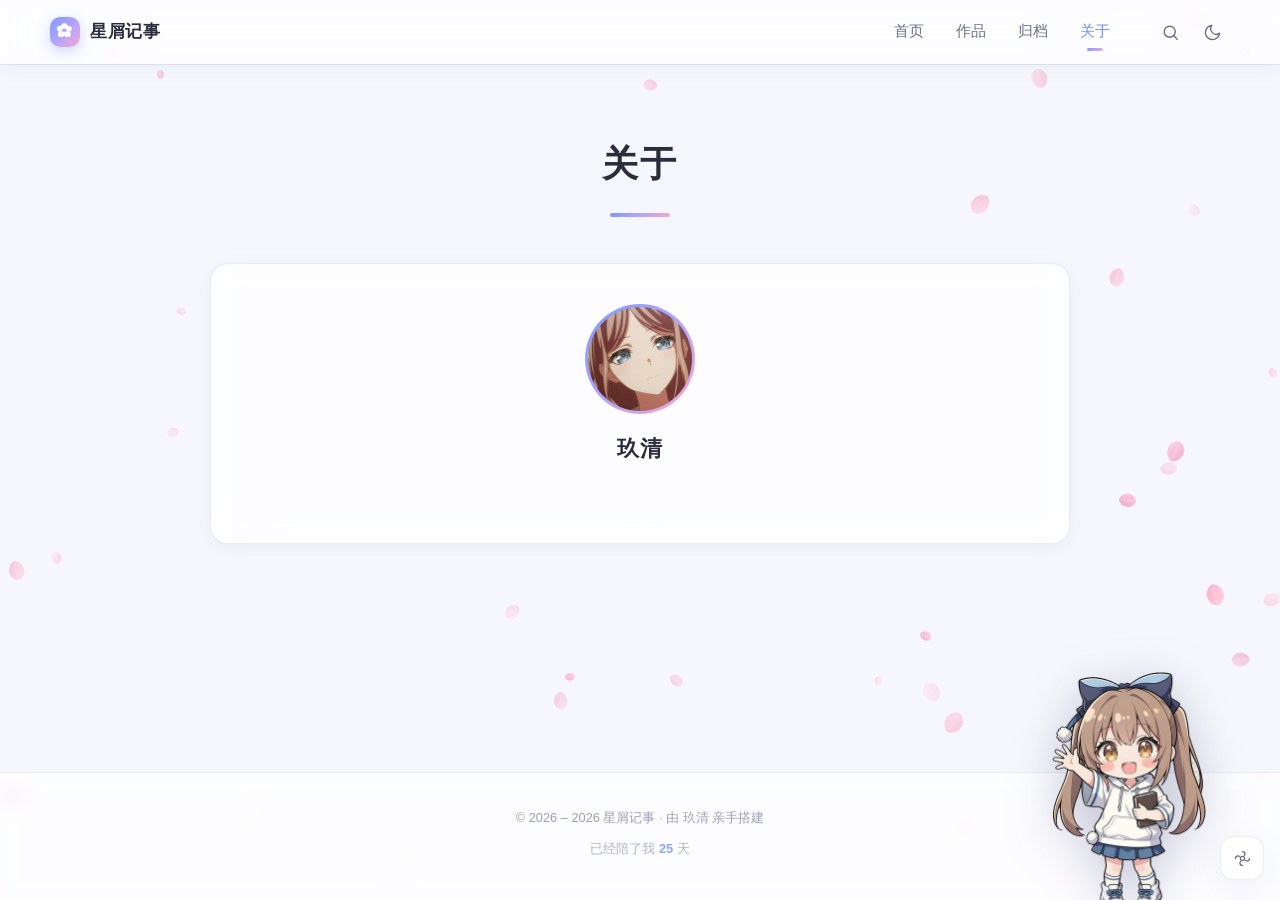
==== about.html @ fd6881af "blog: static site" ====
<!DOCTYPE html>
<html lang="zh-CN" data-theme="light">
<head>
<meta charset="UTF-8">
<meta name="viewport" content="width=device-width, initial-scale=1, viewport-fit=cover">
<meta name="theme-color" content="#f5f7fc">
<title>关于 · 星屑记事</title>
<link rel="icon" href="data:image/svg+xml,%3Csvg xmlns='http://www.w3.org/2000/svg' viewBox='0 0 32 32'%3E%3Ccircle cx='16' cy='16' r='13' fill='%237b9bff'/%3E%3Ccircle cx='16' cy='16' r='5' fill='%23f7a8c4'/%3E%3C/svg%3E">
<link rel="stylesheet" href="assets/css/style.css">
</head>
<body data-page="about">

<canvas id="sakura"></canvas>
<header class="nav" id="nav"></header>

<div class="page-head">
  <h1>关于</h1>
  <p></p>
  <div class="deco"></div>
</div>

<main class="wrap" style="max-width:860px;padding-top:0">
  <div class="about-card">
    <div class="about-hero">
      <img src="assets/img/avatar-jiuqing.jpg" alt="头像">
      <h2>玖清</h2>
    </div>
  </div>
</main>

<footer class="footer" id="footer"></footer>

<div class="kanban" id="kanban">
  <div class="bubble" id="bubble"></div>
  <img src="assets/img/kanban.webp" alt="看板娘">
</div>

<div class="dock">
  <button class="dock-btn" id="kanbanBtn" aria-label="看板娘">
    <svg viewBox="0 0 24 24" fill="none" stroke="currentColor" stroke-width="1.6" stroke-linecap="round" stroke-linejoin="round">
      <circle cx="12" cy="12" r="2.6"/>
      <path d="M12 3.2c1.9 0 3.2 1.5 3.2 3.2 0 .8-.3 1.5-.8 2M12 20.8c-1.9 0-3.2-1.5-3.2-3.2 0-.8.3-1.5.8-2M3.2 12c0-1.9 1.5-3.2 3.2-3.2.8 0 1.5.3 2 .8M20.8 12c0 1.9-1.5 3.2-3.2 3.2-.8 0-1.5-.3-2-.8"/>
    </svg>
  </button>
  <button class="dock-btn" id="toTop" aria-label="回到顶部">
    <svg viewBox="0 0 24 24" fill="none" stroke="currentColor" stroke-width="1.8" stroke-linecap="round" stroke-linejoin="round"><path d="m6 14 6-6 6 6"/></svg>
  </button>
</div>

<div class="search-mask" id="searchMask">
  <div class="search-box">
    <input class="search-input" id="searchInput" type="text" placeholder="搜索文章…　Ctrl + K" autocomplete="off">
    <div class="search-results" id="searchResults"></div>
  </div>
</div>

<script src="assets/js/data.js"></script>
<script src="assets/js/app.js"></script>
<script src="assets/js/sakura.js"></script>
<script>
  document.getElementById('kanbanBtn').addEventListener('click', function () {
    document.getElementById('kanban').classList.toggle('hide');
  });
</script>
</body>
</html>
---- assets/css/style.css ----
/* ==========================================================
   星屑记事 · 主题样式
   配色：蓝紫 + 樱花粉，浅色毛玻璃卡片风格
   ========================================================== */

:root {
  --bg: #f5f7fc;
  --bg-grad: radial-gradient(1200px 600px at 10% -10%, #e8edff 0%, transparent 60%),
             radial-gradient(1000px 500px at 90% 0%, #fdeaf3 0%, transparent 55%),
             #f5f7fc;
  --card: rgba(255, 255, 255, 0.76);
  --card-solid: #ffffff;
  --line: rgba(120, 130, 180, 0.14);
  --text: #2b2d3c;
  --text-2: #6b6f85;
  --text-3: #9aa0b5;
  --brand: #6e8ef7;
  --brand-soft: #eaefff;
  --pink: #f2a0c0;
  --pink-soft: #fdeef4;
  --grad: linear-gradient(135deg, #7b9bff 0%, #b9a4ff 55%, #f5a8c8 100%);
  --shadow-sm: 0 4px 16px rgba(108, 120, 180, 0.08);
  --shadow: 0 10px 32px rgba(108, 120, 180, 0.11);
  --shadow-lg: 0 20px 50px rgba(108, 120, 180, 0.20);
  --radius: 18px;
  --radius-sm: 12px;
  --nav-h: 64px;
  --serif: "Iowan Old Style", "Songti SC", "Noto Serif SC", Georgia, serif;
  --sans: -apple-system, BlinkMacSystemFont, "Segoe UI", "PingFang SC",
    "Hiragino Sans GB", "Microsoft YaHei", "Source Han Sans SC", sans-serif;
  --mono: "JetBrains Mono", "SFMono-Regular", Consolas, "Liberation Mono", monospace;
}

[data-theme="dark"] {
  --bg: #14161f;
  --bg-grad: radial-gradient(1200px 600px at 10% -10%, #1e2440 0%, transparent 60%),
             radial-gradient(1000px 500px at 90% 0%, #2a1d2c 0%, transparent 55%),
             #14161f;
  --card: rgba(32, 35, 48, 0.72);
  --card-solid: #1c1f2b;
  --line: rgba(160, 170, 210, 0.14);
  --text: #e8eaf2;
  --text-2: #a6abc2;
  --text-3: #767b91;
  --brand: #8aa4ff;
  --brand-soft: #232a44;
  --pink: #f4a8c6;
  --pink-soft: #33222c;
  --shadow-sm: 0 4px 16px rgba(0, 0, 0, 0.28);
  --shadow: 0 10px 32px rgba(0, 0, 0, 0.34);
  --shadow-lg: 0 20px 50px rgba(0, 0, 0, 0.45);
}

* { box-sizing: border-box; }

html { scroll-behavior: smooth; }

body {
  margin: 0;
  min-height: 100vh;
  display: flex;
  flex-direction: column;
  font-family: var(--sans);
  background: var(--bg);
  background-image: var(--bg-grad);
  background-attachment: fixed;
  color: var(--text);
  font-size: 15px;
  line-height: 1.75;
  -webkit-font-smoothing: antialiased;
  overflow-x: hidden;
  transition: background-color 0.4s ease, color 0.4s ease;
}

a { color: inherit; text-decoration: none; }
img { max-width: 100%; display: block; }
button { font-family: inherit; cursor: pointer; border: none; background: none; color: inherit; }

::selection { background: rgba(242, 160, 192, 0.35); color: var(--text); }

/* 滚动条 */
::-webkit-scrollbar { width: 9px; height: 9px; }
::-webkit-scrollbar-track { background: transparent; }
::-webkit-scrollbar-thumb {
  background: linear-gradient(180deg, #b9c6f2, #e6c3d6);
  border-radius: 99px;
  border: 2px solid transparent;
  background-clip: content-box;
}

/* ============ 樱花画布 ============ */
#sakura {
  position: fixed;
  inset: 0;
  width: 100%;
  height: 100%;
  pointer-events: none;
  z-index: 1;
}

/* ============ 顶部导航 ============ */
.nav {
  position: fixed;
  top: 0; left: 0; right: 0;
  height: var(--nav-h);
  z-index: 100;
  display: flex;
  align-items: center;
  transition: background-color 0.35s ease, box-shadow 0.35s ease, backdrop-filter 0.35s;
}
.nav.solid {
  background: var(--card);
  backdrop-filter: saturate(180%) blur(18px);
  -webkit-backdrop-filter: saturate(180%) blur(18px);
  box-shadow: 0 1px 0 var(--line), var(--shadow-sm);
}
.nav-inner {
  width: min(1180px, calc(100% - 48px));
  margin: 0 auto;
  display: flex;
  align-items: center;
  gap: 28px;
}
.brand {
  display: flex;
  align-items: center;
  gap: 10px;
  font-weight: 600;
  font-size: 17px;
  letter-spacing: 0.5px;
  white-space: nowrap;
}
.brand-mark {
  width: 30px; height: 30px;
  border-radius: 10px;
  background: var(--grad);
  display: grid;
  place-items: center;
  color: #fff;
  font-size: 15px;
  box-shadow: 0 4px 14px rgba(123, 155, 255, 0.4);
}
.nav-links {
  display: flex;
  align-items: center;
  gap: 4px;
  margin-left: auto;
}
.nav-links a {
  position: relative;
  padding: 7px 14px;
  border-radius: 10px;
  font-size: 14.5px;
  color: var(--text-2);
  transition: color 0.2s, background-color 0.2s;
}
.nav-links a:hover { color: var(--brand); background: var(--brand-soft); }
.nav-links a.active { color: var(--brand); }
.nav-links a.active::after {
  content: "";
  position: absolute;
  left: 50%; bottom: 1px;
  width: 16px; height: 3px;
  transform: translateX(-50%);
  border-radius: 99px;
  background: var(--grad);
}
/* 透明状态下压在头图上，文字转白 */
.nav:not(.solid) .brand,
.nav:not(.solid) .nav-links a,
.nav:not(.solid) .icon-btn {
  color: #fff;
  text-shadow: 0 1px 12px rgba(20, 24, 46, 0.55);
}
.nav:not(.solid) .brand-mark {
  box-shadow: 0 4px 16px rgba(20, 24, 46, 0.3);
}
.nav:not(.solid) .nav-links a:hover,
.nav:not(.solid) .icon-btn:hover {
  color: #fff;
  background: rgba(255, 255, 255, 0.18);
}
.nav:not(.solid) .nav-links a.active::after { background: #fff; }

.nav-tools { display: flex; align-items: center; gap: 6px; }
.icon-btn {
  width: 36px; height: 36px;
  border-radius: 11px;
  display: grid;
  place-items: center;
  color: var(--text-2);
  transition: background-color 0.2s, color 0.2s, transform 0.2s;
}
.icon-btn:hover { background: var(--brand-soft); color: var(--brand); transform: translateY(-1px); }
.icon-btn svg { width: 19px; height: 19px; }

/* ============ Hero ============ */
.hero {
  position: relative;
  min-height: 640px;
  height: 88vh;
  max-height: 880px;
  display: grid;
  place-items: center;
  text-align: center;
  overflow: hidden;
  isolation: isolate;
}
.hero-bg-wrap {
  position: absolute;
  inset: 0;
  transform: scale(1.06);
  animation: heroDrift 26s ease-in-out infinite alternate;
}
.hero-bg {
  position: absolute;
  inset: 0;
  background-size: cover;
  background-position: center 42%;
  opacity: 0;
  transition: opacity 0.7s ease;
}
.hero-bg.show { opacity: 1; }
@keyframes heroDrift {
  from { transform: scale(1.06) translate3d(0, 0, 0); }
  to { transform: scale(1.13) translate3d(-1.5%, -1.5%, 0); }
}
.hero::after {
  content: "";
  position: absolute;
  inset: 0;
  background:
    linear-gradient(180deg, rgba(20, 24, 46, 0.36) 0%, rgba(20, 24, 46, 0.12) 35%, rgba(20, 24, 46, 0.42) 78%, var(--bg) 100%),
    radial-gradient(60% 50% at 50% 45%, rgba(255, 255, 255, 0.10), transparent 70%);
  z-index: 1;
}
.hero-inner {
  position: relative;
  z-index: 2;
  padding: 0 24px;
  margin-top: -30px;
}
.hero-avatar {
  width: 104px; height: 104px;
  margin: 0 auto 22px;
  border-radius: 50%;
  padding: 3px;
  background: var(--grad);
  box-shadow: 0 10px 40px rgba(60, 70, 120, 0.4);
  animation: avatarIn 0.9s cubic-bezier(0.2, 0.8, 0.2, 1) both;
}
.hero-avatar img {
  width: 100%; height: 100%;
  border-radius: 50%;
  object-fit: cover;
  border: 3px solid rgba(255, 255, 255, 0.9);
}
@keyframes avatarIn {
  from { opacity: 0; transform: translateY(18px) scale(0.9); }
  to { opacity: 1; transform: none; }
}
.hero-eyebrow {
  margin: 0 0 12px;
  font-size: 14px;
  font-weight: 400;
  letter-spacing: 2px;
  color: rgba(255, 255, 255, 0.92);
  text-shadow: 0 2px 14px rgba(20, 24, 46, 0.5);
  animation: fadeUp 0.9s 0.08s cubic-bezier(0.2, 0.8, 0.2, 1) both;
}
.banner-swap {
  position: absolute;
  right: 26px; bottom: 34px;
  z-index: 3;
  width: 40px; height: 40px;
  border-radius: 13px;
  display: grid;
  place-items: center;
  color: rgba(255, 255, 255, 0.92);
  background: rgba(255, 255, 255, 0.14);
  backdrop-filter: blur(10px);
  border: 1px solid rgba(255, 255, 255, 0.28);
  transition: all 0.25s;
}
.banner-swap:hover { background: rgba(255, 255, 255, 0.28); transform: rotate(180deg); }
.banner-swap svg { width: 17px; height: 17px; }
.hero-title {
  margin: 0 0 14px;
  font-size: clamp(34px, 5.2vw, 56px);
  font-weight: 700;
  letter-spacing: 3px;
  color: #fff;
  text-shadow: 0 4px 28px rgba(30, 36, 70, 0.5);
  animation: fadeUp 0.9s 0.1s cubic-bezier(0.2, 0.8, 0.2, 1) both;
}
.hero-sub {
  min-height: 30px;
  margin: 0 auto;
  max-width: 620px;
  font-size: clamp(15px, 1.6vw, 18px);
  color: rgba(255, 255, 255, 0.94);
  letter-spacing: 1.5px;
  text-shadow: 0 2px 16px rgba(30, 36, 70, 0.55);
  animation: fadeUp 0.9s 0.22s cubic-bezier(0.2, 0.8, 0.2, 1) both;
}
.cursor {
  display: inline-block;
  width: 2px; height: 1em;
  margin-left: 3px;
  vertical-align: -0.12em;
  background: rgba(255, 255, 255, 0.9);
  animation: blink 1s steps(2, start) infinite;
}
@keyframes blink { to { opacity: 0; } }
.hero-meta {
  display: flex;
  justify-content: center;
  gap: 26px;
  margin-top: 30px;
  color: rgba(255, 255, 255, 0.9);
  font-size: 13.5px;
  letter-spacing: 0.5px;
  text-shadow: 0 2px 12px rgba(20, 24, 46, 0.6);
  animation: fadeUp 0.9s 0.34s cubic-bezier(0.2, 0.8, 0.2, 1) both;
}
.hero-meta span { display: inline-flex; align-items: center; gap: 6px; }
.hero-meta svg { width: 15px; height: 15px; opacity: 0.85; }
.scroll-hint {
  position: absolute;
  left: 50%; bottom: 42px;
  z-index: 3;
  transform: translateX(-50%);
  color: rgba(255, 255, 255, 0.75);
  animation: bob 2.2s ease-in-out infinite;
}
.scroll-hint svg { width: 22px; height: 22px; }
@keyframes bob {
  0%, 100% { transform: translate(-50%, 0); opacity: 0.5; }
  50% { transform: translate(-50%, 8px); opacity: 1; }
}
@keyframes fadeUp {
  from { opacity: 0; transform: translateY(20px); }
  to { opacity: 1; transform: none; }
}

/* ============ 布局 ============ */
.wrap {
  position: relative;
  z-index: 2;
  flex: 1;
  width: min(1180px, calc(100% - 48px));
  margin: 0 auto;
  padding: 40px 0 70px;
}
.layout {
  display: grid;
  grid-template-columns: minmax(0, 1fr) 320px;
  gap: 30px;
  align-items: start;
}
.wrap.flush { padding-top: 0; margin-top: -40px; }

/* ============ 文章卡片 ============ */
.post-list { display: grid; gap: 26px; }

.post-card {
  position: relative;
  display: grid;
  grid-template-columns: 300px minmax(0, 1fr);
  background: var(--card);
  backdrop-filter: saturate(160%) blur(14px);
  -webkit-backdrop-filter: saturate(160%) blur(14px);
  border: 1px solid var(--line);
  border-radius: var(--radius);
  overflow: hidden;
  box-shadow: var(--shadow-sm);
  transition: transform 0.35s cubic-bezier(0.2, 0.8, 0.2, 1), box-shadow 0.35s, border-color 0.35s;
  opacity: 0;
  transform: translateY(26px);
}
.post-card.in { opacity: 1; transform: none; }
.post-card:hover {
  transform: translateY(-6px);
  box-shadow: var(--shadow-lg);
  border-color: rgba(123, 155, 255, 0.35);
}
.post-thumb {
  position: relative;
  overflow: hidden;
  background: var(--bg-soft);
  min-height: 200px;
}
/* 图片绝对定位，卡片高度由右侧文字决定，避免出现大片空白 */
.post-thumb img {
  position: absolute;
  inset: 0;
  width: 100%; height: 100%;
  object-fit: cover;
  transition: transform 0.6s cubic-bezier(0.2, 0.8, 0.2, 1);
}
.post-card:hover .post-thumb img { transform: scale(1.07); }
.post-cat {
  position: absolute;
  left: 12px; top: 12px;
  padding: 4px 11px;
  border-radius: 99px;
  font-size: 12px;
  color: #fff;
  background: rgba(30, 36, 70, 0.45);
  backdrop-filter: blur(8px);
  letter-spacing: 0.5px;
}
.post-body {
  padding: 24px 26px;
  display: flex;
  flex-direction: column;
  min-width: 0;
}
.post-title {
  margin: 0 0 10px;
  font-size: 19px;
  font-weight: 600;
  line-height: 1.5;
  letter-spacing: 0.3px;
  transition: color 0.25s;
}
.post-card:hover .post-title { color: var(--brand); }
.post-excerpt {
  margin: 0 0 16px;
  color: var(--text-2);
  font-size: 14px;
  line-height: 1.85;
  display: -webkit-box;
  -webkit-line-clamp: 2;
  -webkit-box-orient: vertical;
  overflow: hidden;
}
.post-foot {
  margin-top: auto;
  display: flex;
  align-items: center;
  gap: 16px;
  font-size: 12.5px;
  color: var(--text-3);
}
.post-foot .dot {
  width: 3px; height: 3px;
  border-radius: 50%;
  background: currentColor;
  opacity: 0.6;
}
.post-foot .tag {
  padding: 2px 9px;
  border-radius: 99px;
  background: var(--pink-soft);
  color: #d97ba0;
  font-size: 11.5px;
}
[data-theme="dark"] .post-foot .tag { color: #f0a6c2; }

/* ============ 侧边栏 ============ */
.sidebar {
  position: sticky;
  top: calc(var(--nav-h) + 20px);
  display: grid;
  gap: 22px;
}
.widget {
  background: var(--card);
  backdrop-filter: saturate(160%) blur(14px);
  -webkit-backdrop-filter: saturate(160%) blur(14px);
  border: 1px solid var(--line);
  border-radius: var(--radius);
  padding: 22px;
  box-shadow: var(--shadow-sm);
}
.widget-title {
  display: flex;
  align-items: center;
  gap: 8px;
  margin: 0 0 16px;
  font-size: 14.5px;
  font-weight: 600;
  letter-spacing: 1px;
  color: var(--text);
}
.widget-title::before {
  content: "";
  width: 4px; height: 15px;
  border-radius: 99px;
  background: var(--grad);
}
.author { text-align: center; }
.author-avatar {
  width: 84px; height: 84px;
  margin: 0 auto 14px;
  border-radius: 50%;
  padding: 3px;
  background: var(--grad);
}
.author-avatar img { width: 100%; height: 100%; border-radius: 50%; object-fit: cover; border: 3px solid var(--card-solid); }
.author-name { font-size: 17px; font-weight: 600; letter-spacing: 1px; }
.author-desc { margin: 8px 0 16px; font-size: 13px; color: var(--text-2); line-height: 1.8; }
.author-stats {
  display: grid;
  grid-template-columns: repeat(3, 1fr);
  gap: 8px;
  padding-top: 16px;
  border-top: 1px dashed var(--line);
}
.author-stats div { text-align: center; }
.author-stats b { display: block; font-size: 17px; font-weight: 600; color: var(--brand); }
.author-stats span { font-size: 12px; color: var(--text-3); }

.mini-list { display: grid; gap: 12px; }
.mini-item { display: flex; gap: 11px; align-items: center; }
.mini-item img {
  width: 56px; height: 44px;
  border-radius: 9px;
  object-fit: cover;
  flex: none;
}
.mini-item p {
  margin: 0;
  font-size: 13.2px;
  line-height: 1.5;
  color: var(--text-2);
  display: -webkit-box;
  -webkit-line-clamp: 2;
  -webkit-box-orient: vertical;
  overflow: hidden;
  transition: color 0.2s;
}
.mini-item:hover p { color: var(--brand); }

.tags { display: flex; flex-wrap: wrap; gap: 9px; }
.tag-pill {
  padding: 5px 13px;
  border-radius: 99px;
  font-size: 12.5px;
  color: var(--text-2);
  background: var(--bg-soft);
  border: 1px solid transparent;
  transition: all 0.25s;
}
.tag-pill:hover {
  color: #fff;
  background: var(--grad);
  transform: translateY(-2px);
  box-shadow: 0 6px 16px rgba(123, 155, 255, 0.35);
}

.music-card {
  display: flex;
  align-items: center;
  gap: 14px;
}
.vinyl {
  width: 54px; height: 54px;
  border-radius: 50%;
  flex: none;
  background:
    radial-gradient(circle at 50% 50%, #2b2d3c 0 26%, #4a4d63 27% 30%, #1f2130 31% 100%);
  position: relative;
  box-shadow: inset 0 0 0 1px rgba(255, 255, 255, 0.15);
  animation: spin 8s linear infinite;
  animation-play-state: paused;
}
.vinyl.playing { animation-play-state: running; }
.vinyl::after {
  content: "";
  position: absolute;
  inset: 42%;
  border-radius: 50%;
  background: var(--grad);
}
@keyframes spin { to { transform: rotate(360deg); } }
.music-info { min-width: 0; }
.music-info b { display: block; font-size: 13.5px; font-weight: 600; overflow: hidden; text-overflow: ellipsis; white-space: nowrap; }
.music-info span { font-size: 12px; color: var(--text-3); }

/* ============ 页脚 ============ */
.footer {
  position: relative;
  z-index: 2;
  padding: 34px 24px 40px;
  text-align: center;
  font-size: 12.8px;
  color: var(--text-3);
  border-top: 1px solid var(--line);
  background: var(--card);
  backdrop-filter: blur(10px);
}
.footer a { color: var(--text-2); }
.footer a:hover { color: var(--brand); }
.footer .line2 { margin-top: 8px; opacity: 0.8; }

/* ============ 悬浮元件 ============ */
.dock {
  position: fixed;
  right: 16px;
  bottom: 20px;
  z-index: 90;
  display: grid;
  gap: 10px;
  justify-items: end;
}
.dock-btn {
  width: 44px; height: 44px;
  border-radius: 14px;
  display: grid;
  place-items: center;
  background: var(--card);
  backdrop-filter: blur(14px);
  border: 1px solid var(--line);
  box-shadow: var(--shadow);
  color: var(--text-2);
  transition: all 0.25s;
}
.dock-btn:hover { color: #fff; background: var(--grad); border-color: transparent; transform: translateY(-3px); }
.dock-btn svg { width: 19px; height: 19px; }
#toTop { display: none; }
#toTop.show { display: grid; }

/* 看板娘 */
.kanban {
  position: fixed;
  right: 74px; bottom: 0;
  z-index: 88;
  width: 154px;
  pointer-events: none;
  transition: transform 0.5s cubic-bezier(0.2, 0.8, 0.2, 1), opacity 0.5s;
  animation: kanbanFloat 4.5s ease-in-out infinite;
}
.kanban img { width: 100%; filter: drop-shadow(0 12px 24px rgba(60, 70, 120, 0.28)); pointer-events: auto; cursor: pointer; }
.kanban.hide { transform: translateY(105%); opacity: 0; }
@keyframes kanbanFloat {
  0%, 100% { transform: translateY(0); }
  50% { transform: translateY(-9px); }
}
.bubble {
  position: absolute;
  right: calc(100% - 14px);
  top: 26px;
  width: 178px;
  padding: 11px 15px;
  border-radius: 14px 14px 4px 14px;
  background: var(--card-solid);
  border: 1px solid var(--line);
  box-shadow: var(--shadow);
  font-size: 12.8px;
  line-height: 1.65;
  color: var(--text-2);
  opacity: 0;
  transform: translateY(6px) scale(0.96);
  transition: all 0.3s cubic-bezier(0.2, 0.8, 0.2, 1);
  pointer-events: none;
}
.bubble.show { opacity: 1; transform: none; }
.kanban-close {
  position: absolute;
  right: 6px; top: 4px;
  width: 26px; height: 26px;
  border-radius: 50%;
  display: grid;
  place-items: center;
  background: var(--card-solid);
  border: 1px solid var(--line);
  color: var(--text-3);
  font-size: 13px;
  pointer-events: auto;
  opacity: 0;
  transition: opacity 0.25s;
}
.kanban:hover .kanban-close { opacity: 1; }

/* ============ 搜索弹层 ============ */
.search-mask {
  position: fixed;
  inset: 0;
  z-index: 200;
  background: rgba(24, 28, 46, 0.42);
  backdrop-filter: blur(6px);
  display: grid;
  place-items: start center;
  padding-top: 16vh;
  opacity: 0;
  pointer-events: none;
  transition: opacity 0.28s;
}
.search-mask.open { opacity: 1; pointer-events: auto; }
.search-box {
  width: min(560px, calc(100% - 40px));
  background: var(--card-solid);
  border-radius: var(--radius);
  box-shadow: var(--shadow-lg);
  overflow: hidden;
  transform: translateY(-14px) scale(0.98);
  transition: transform 0.28s cubic-bezier(0.2, 0.8, 0.2, 1);
}
.search-mask.open .search-box { transform: none; }
.search-input {
  width: 100%;
  padding: 18px 22px;
  font-size: 15.5px;
  border: none;
  outline: none;
  background: transparent;
  color: var(--text);
  border-bottom: 1px solid var(--line);
}
.search-input::placeholder { color: var(--text-3); }
.search-results { max-height: 52vh; overflow-y: auto; padding: 8px; }
.search-hit {
  display: block;
  padding: 11px 14px;
  border-radius: 11px;
  transition: background-color 0.2s;
}
.search-hit:hover { background: var(--brand-soft); }
.search-hit b { display: block; font-size: 14px; font-weight: 500; }
.search-hit span { font-size: 12px; color: var(--text-3); }
.search-empty { padding: 26px; text-align: center; color: var(--text-3); font-size: 13px; }

/* ============ 文章页 ============ */
.article {
  background: var(--card);
  backdrop-filter: saturate(160%) blur(14px);
  border: 1px solid var(--line);
  border-radius: var(--radius);
  overflow: hidden;
  box-shadow: var(--shadow-sm);
}
.article-cover { width: 100%; height: 320px; object-fit: cover; }
.article-head { padding: 30px 38px 0; }
.article-title {
  margin: 0 0 16px;
  font-size: clamp(24px, 3.2vw, 32px);
  font-weight: 700;
  line-height: 1.42;
  letter-spacing: 0.5px;
}
.article-meta {
  display: flex;
  flex-wrap: wrap;
  align-items: center;
  gap: 14px;
  font-size: 12.8px;
  color: var(--text-3);
  padding-bottom: 22px;
  border-bottom: 1px dashed var(--line);
}
.article-meta .tag {
  padding: 3px 11px;
  border-radius: 99px;
  background: var(--pink-soft);
  color: #d97ba0;
}
[data-theme="dark"] .article-meta .tag { color: #f0a6c2; }
.article-body {
  padding: 30px 38px 38px;
  font-size: 15.5px;
  line-height: 2;
  color: var(--text);
}
.article-body p { margin: 0 0 20px; }
.article-body h2 {
  margin: 38px 0 16px;
  font-size: 20px;
  font-weight: 600;
  padding-left: 13px;
  border-left: 4px solid;
  border-image: var(--grad) 1;
  line-height: 1.5;
}
.article-body h3 { margin: 28px 0 12px; font-size: 17px; font-weight: 600; }
.article-body a { color: var(--brand); border-bottom: 1px solid rgba(110, 142, 247, 0.35); }
.article-body a:hover { border-bottom-color: var(--brand); }
.article-body ul, .article-body ol { margin: 0 0 20px; padding-left: 24px; }
.article-body li { margin: 7px 0; }
.article-body li::marker { color: var(--brand); }
.article-body img { border-radius: var(--radius-sm); margin: 24px 0; }
.article-body blockquote {
  margin: 24px 0;
  padding: 16px 22px;
  border-radius: var(--radius-sm);
  background: var(--brand-soft);
  border-left: 3px solid var(--brand);
  color: var(--text-2);
  font-style: normal;
}
.article-body blockquote p:last-child { margin: 0; }
.article-body code {
  font-family: var(--mono);
  font-size: 0.9em;
  padding: 2px 6px;
  border-radius: 6px;
  background: var(--bg-soft);
  color: #c2648e;
}
[data-theme="dark"] .article-body code { color: #f0a6c2; }
.article-body pre {
  margin: 22px 0;
  padding: 18px 20px;
  border-radius: var(--radius-sm);
  background: #1e2130;
  color: #dfe3f5;
  overflow-x: auto;
  font-size: 13px;
  line-height: 1.75;
}
.article-body pre code { background: none; padding: 0; color: inherit; font-size: inherit; }
.article-body hr { border: none; border-top: 1px dashed var(--line); margin: 32px 0; }

.article-nav {
  display: grid;
  grid-template-columns: 1fr 1fr;
  gap: 14px;
  margin-top: 26px;
}
.article-nav a {
  padding: 16px 20px;
  border-radius: var(--radius-sm);
  background: var(--card);
  border: 1px solid var(--line);
  transition: all 0.28s;
  box-shadow: var(--shadow-sm);
}
.article-nav a:hover { transform: translateY(-3px); box-shadow: var(--shadow); border-color: rgba(123, 155, 255, 0.4); }
.article-nav small { display: block; font-size: 12px; color: var(--text-3); margin-bottom: 5px; }
.article-nav b { font-size: 14px; font-weight: 500; line-height: 1.5; }
.article-nav .next { text-align: right; }

/* ============ 归档页 ============ */
.page-head {
  position: relative;
  padding: 132px 0 46px;
  text-align: center;
}
.page-head h1 {
  margin: 0 0 12px;
  font-size: clamp(26px, 3.6vw, 36px);
  font-weight: 700;
  letter-spacing: 2px;
}
.page-head p { margin: 0; color: var(--text-2); font-size: 14px; letter-spacing: 1px; }
.page-head .deco {
  width: 60px; height: 4px;
  margin: 18px auto 0;
  border-radius: 99px;
  background: var(--grad);
}

.timeline { position: relative; padding-left: 26px; }
.timeline::before {
  content: "";
  position: absolute;
  left: 5px; top: 8px; bottom: 8px;
  width: 2px;
  border-radius: 99px;
  background: linear-gradient(180deg, var(--brand), var(--pink), transparent);
  opacity: 0.4;
}
.tl-item { position: relative; margin-bottom: 26px; }
.tl-item::before {
  content: "";
  position: absolute;
  left: -26px; top: 9px;
  width: 12px; height: 12px;
  border-radius: 50%;
  background: var(--card-solid);
  border: 3px solid var(--brand);
  box-shadow: 0 0 0 4px rgba(123, 155, 255, 0.12);
}
.tl-date {
  font-size: 12.5px;
  color: var(--text-3);
  letter-spacing: 1px;
  margin-bottom: 4px;
}
.tl-title { font-size: 16px; font-weight: 500; transition: color 0.2s; }
.tl-title:hover { color: var(--brand); }

/* ============ 关于页 ============ */
.about-card {
  background: var(--card);
  backdrop-filter: saturate(160%) blur(14px);
  border: 1px solid var(--line);
  border-radius: var(--radius);
  padding: 40px;
  box-shadow: var(--shadow-sm);
}
.about-hero { text-align: center; margin-bottom: 34px; }
.about-hero img {
  width: 110px; height: 110px;
  border-radius: 50%;
  margin: 0 auto 16px;
  padding: 3px;
  background: var(--grad);
  object-fit: cover;
}
.about-hero h2 { margin: 0 0 8px; font-size: 22px; letter-spacing: 1px; }
.about-hero p { margin: 0; color: var(--text-2); font-size: 14px; }
.about-body h3 {
  margin: 32px 0 14px;
  font-size: 17px;
  font-weight: 600;
  display: flex;
  align-items: center;
  gap: 9px;
}
.about-body h3::before {
  content: "";
  width: 4px; height: 15px;
  border-radius: 99px;
  background: var(--grad);
}
.about-body p, .about-body li { color: var(--text-2); font-size: 14.5px; line-height: 1.95; }
.about-body ul { padding-left: 22px; }
.friend-links { display: grid; grid-template-columns: repeat(auto-fill, minmax(150px, 1fr)); gap: 12px; }
.friend-links a {
  padding: 14px 16px;
  border-radius: var(--radius-sm);
  background: var(--bg-soft);
  font-size: 13.5px;
  transition: all 0.25s;
}
.friend-links a:hover { background: var(--grad); color: #fff; transform: translateY(-3px); }

/* ============ 响应式 ============ */
@media (max-width: 1020px) {
  .layout { grid-template-columns: minmax(0, 1fr); }
  .sidebar { position: static; grid-template-columns: repeat(2, minmax(0, 1fr)); }
  .post-card { grid-template-columns: 240px minmax(0, 1fr); }
}
@media (max-width: 720px) {
  .nav-inner { width: calc(100% - 24px); gap: 8px; }
  .brand > span:not(.brand-mark) { display: none; }
  .nav-links { gap: 0; }
  .nav-links a { padding: 6px 9px; font-size: 13px; }
  .nav-tools { gap: 2px; flex: none; }
  .icon-btn { width: 32px; height: 32px; }
  .icon-btn svg { width: 17px; height: 17px; }
  .hero { min-height: 520px; height: 78vh; }
  .hero-title { letter-spacing: 1px; }
  .hero-meta { gap: 14px; font-size: 12.5px; }
  .wrap { width: calc(100% - 28px); }
  .post-card { grid-template-columns: 1fr; }
  .post-thumb { height: 190px; min-height: 0; }
  .post-body { padding: 20px; }
  .sidebar { grid-template-columns: 1fr; }
  .article-head { padding: 22px 22px 0; }
  .article-body { padding: 22px; font-size: 15px; }
  .article-cover { height: 200px; }
  .article-nav { grid-template-columns: 1fr; }
  .about-card { padding: 26px 22px; }
  .kanban { width: 96px; right: 58px; }
  .bubble { width: 140px; top: 14px; }
  .dock { bottom: 18px; right: 12px; }
  .footer { font-size: 12px; }
}
@media (prefers-reduced-motion: reduce) {
  * { animation-duration: 0.01ms !important; animation-iteration-count: 1 !important; transition-duration: 0.01ms !important; }
  html { scroll-behavior: auto; }
  /* 动画起始态是 opacity:0，关掉动画必须把它拉回可见，否则首屏文字会消失 */
  .hero-avatar, .hero-eyebrow, .hero-title, .hero-sub, .hero-meta { animation: none !important; opacity: 1 !important; transform: none !important; }
  .post-card { opacity: 1 !important; transform: none !important; }
}

/* ============ 首页作品横幅 ============ */
.works-banner {
  display: flex;
  align-items: center;
  gap: 18px;
  padding: 20px 26px;
  margin-bottom: 26px;
  border-radius: var(--radius);
  background: var(--card);
  backdrop-filter: saturate(160%) blur(14px);
  -webkit-backdrop-filter: saturate(160%) blur(14px);
  border: 1px solid var(--line);
  box-shadow: var(--shadow-sm);
  transition: transform 0.3s cubic-bezier(0.2, 0.8, 0.2, 1), box-shadow 0.3s, border-color 0.3s;
}
.works-banner:hover {
  transform: translateY(-4px);
  box-shadow: var(--shadow-lg);
  border-color: rgba(123, 155, 255, 0.4);
}
.works-badge {
  display: inline-flex;
  align-items: center;
  gap: 7px;
  padding: 8px 15px;
  border-radius: 12px;
  font-size: 13px;
  color: #fff;
  background: var(--grad);
  white-space: nowrap;
  box-shadow: 0 6px 18px rgba(123, 155, 255, 0.35);
}
.works-badge svg { width: 15px; height: 15px; }
.works-name { min-width: 0; flex: 1; display: grid; }
.works-name b {
  font-size: 16px;
  font-weight: 600;
  line-height: 1.4;
  white-space: nowrap;
  overflow: hidden;
  text-overflow: ellipsis;
}
.works-name small {
  font-size: 13px;
  color: var(--text-2);
  white-space: nowrap;
  overflow: hidden;
  text-overflow: ellipsis;
}
.works-go {
  width: 38px; height: 38px;
  border-radius: 50%;
  display: grid;
  place-items: center;
  color: var(--brand);
  background: var(--brand-soft);
  transition: all 0.3s;
}
.works-banner:hover .works-go { background: var(--grad); color: #fff; }
.works-go svg { width: 17px; height: 17px; }

/* ============ 侧栏随机阅读 ============ */
.random-btn {
  display: flex;
  align-items: center;
  justify-content: center;
  gap: 9px;
  width: 100%;
  padding: 12px;
  border-radius: var(--radius-sm);
  font-size: 14px;
  color: #fff;
  background: var(--grad);
  box-shadow: 0 6px 18px rgba(123, 155, 255, 0.3);
  transition: transform 0.25s, box-shadow 0.25s;
}
.random-btn:hover { transform: translateY(-2px); box-shadow: 0 10px 24px rgba(123, 155, 255, 0.45); }
.random-btn svg { width: 16px; height: 16px; }

/* ============ 作品页 ============ */
.app-card {
  display: grid;
  grid-template-columns: minmax(0, 1.15fr) minmax(0, 1fr);
  gap: 34px;
  padding: 34px;
  border-radius: var(--radius);
  background: var(--card);
  backdrop-filter: saturate(160%) blur(14px);
  -webkit-backdrop-filter: saturate(160%) blur(14px);
  border: 1px solid var(--line);
  box-shadow: var(--shadow-sm);
}
.app-pills { display: flex; flex-wrap: wrap; gap: 8px; margin-bottom: 14px; }
.app-pill {
  padding: 4px 12px;
  border-radius: 99px;
  font-size: 12px;
  background: var(--bg-soft);
  color: var(--text-2);
}
.app-pill.ver { background: var(--pink-soft); color: #d97ba0; }
[data-theme="dark"] .app-pill.ver { color: #f0a6c2; }
.app-name { margin: 0 0 8px; font-size: 28px; font-weight: 700; letter-spacing: 1px; line-height: 1.35; }
.app-tagline { margin: 0 0 14px; font-size: 15px; color: var(--brand); }
.app-desc { margin: 0 0 18px; font-size: 14.5px; line-height: 1.9; color: var(--text-2); }
.app-features { list-style: none; margin: 0 0 22px; padding: 0; display: grid; gap: 9px; }
.app-features li { display: flex; align-items: flex-start; gap: 9px; font-size: 14px; color: var(--text-2); }
.app-features svg { width: 15px; height: 15px; flex: none; margin-top: 3px; color: #3fae7e; }
.app-dl { display: grid; gap: 11px; }
.dl-btn {
  display: flex;
  align-items: center;
  gap: 12px;
  padding: 12px 20px;
  border-radius: var(--radius-sm);
  border: 1px solid var(--line);
  background: var(--bg-soft);
  transition: all 0.28s;
}
.dl-btn svg { width: 19px; height: 19px; }
.dl-btn span { display: grid; line-height: 1.4; }
.dl-btn b { font-size: 14px; font-weight: 500; }
.dl-btn small { font-size: 12px; color: var(--text-3); }
.dl-btn:hover { transform: translateY(-2px); box-shadow: var(--shadow-sm); }
.dl-btn.primary {
  background: var(--grad);
  color: #fff;
  border-color: transparent;
  box-shadow: 0 8px 22px rgba(123, 155, 255, 0.38);
}
.dl-btn.primary small { color: rgba(255, 255, 255, 0.8); }
.dl-btn.primary:hover { box-shadow: 0 12px 30px rgba(123, 155, 255, 0.5); }
.app-facts {
  display: flex;
  flex-wrap: wrap;
  gap: 18px;
  margin-top: 20px;
  padding-top: 16px;
  border-top: 1px dashed var(--line);
  font-size: 12.5px;
  color: var(--text-3);
}
.app-sec { margin-top: 30px; }
.app-sec .widget-title { margin-bottom: 20px; }
.app-req { margin: 0; font-size: 14px; color: var(--text-2); line-height: 2; }

/* ============ 软件界面示意窗（CSS 画的） ============ */
.app-mock {
  border-radius: 16px;
  overflow: hidden;
  background: var(--card-solid);
  border: 1px solid var(--line);
  box-shadow: var(--shadow);
}
.mock-bar {
  display: flex;
  align-items: center;
  gap: 7px;
  padding: 11px 14px;
  background: var(--bg-soft);
  border-bottom: 1px solid var(--line);
}
.mock-bar i {
  width: 10px; height: 10px;
  border-radius: 50%;
  background: #d4d8e6;
}
.mock-bar i:nth-child(1) { background: #f7a0a0; }
.mock-bar i:nth-child(2) { background: #f5d47e; }
.mock-bar i:nth-child(3) { background: #a8dcb2; }
.mock-bar span {
  margin-left: 8px;
  font-size: 12px;
  color: var(--text-3);
  white-space: nowrap;
  overflow: hidden;
  text-overflow: ellipsis;
}
.mock-body { display: grid; grid-template-columns: 64px minmax(0, 1fr); min-height: 300px; }
.mock-side {
  display: grid;
  gap: 8px;
  align-content: start;
  padding: 14px 12px;
  border-right: 1px solid var(--line);
}
.mock-side span {
  height: 9px;
  border-radius: 99px;
  background: #d4d8e6;
  opacity: 0.7;
}
.mock-side span.on { background: var(--grad); opacity: 1; }
.mock-main { padding: 18px 18px 20px; display: grid; gap: 13px; align-content: start; }
.mock-row { display: flex; align-items: center; gap: 10px; }
.mock-row b { height: 11px; border-radius: 99px; background: linear-gradient(90deg, #b9c6f2, #e6c3d6); }
.mock-row i { font-style: normal; font-size: 11px; color: var(--text-3); }
.mock-chart {
  display: flex;
  align-items: flex-end;
  gap: 7px;
  height: 110px;
  padding-top: 8px;
  margin-top: 6px;
  border-top: 1px dashed var(--line);
}
.mock-chart i {
  flex: 1;
  border-radius: 6px 6px 3px 3px;
  background: linear-gradient(180deg, #a9b8f5, #d9c9f5);
  opacity: 0.85;
}

@media (max-width: 900px) {
  .app-card { grid-template-columns: minmax(0, 1fr); gap: 24px; padding: 24px; }
  .works-banner { flex-wrap: wrap; gap: 12px; }
  .works-name { flex-basis: 100%; order: 3; }
}
@media (max-width: 720px) {
  .banner-swap { right: 14px; bottom: 26px; }
  .app-name { font-size: 22px; }
  .mock-body { grid-template-columns: 46px minmax(0, 1fr); }
  .works-name small { white-space: normal; }
}

/* ============ 作品图标 ============ */
.works-icon {
  width: 48px; height: 48px;
  border-radius: 13px;
  flex: none;
  box-shadow: var(--shadow);
}
.works-text { min-width: 0; flex: 1; display: grid; }
.works-label {
  font-size: 11px;
  color: var(--text-3);
  letter-spacing: 2px;
  margin-bottom: 2px;
}
.works-text b {
  font-size: 16px;
  font-weight: 600;
  line-height: 1.4;
}
.works-text small {
  font-size: 13px;
  color: var(--text-2);
  white-space: nowrap;
  overflow: hidden;
  text-overflow: ellipsis;
}
.app-head {
  display: flex;
  align-items: center;
  gap: 16px;
  margin-bottom: 12px;
}
.app-icon {
  width: 62px; height: 62px;
  border-radius: 16px;
  flex: none;
  box-shadow: var(--shadow);
}
.app-titles { min-width: 0; }
.app-titles .app-name { margin: 0 0 6px; font-size: 24px; }
@media (max-width: 720px) {
  .app-icon { width: 54px; height: 54px; }
  .app-titles .app-name { font-size: 21px; }
}

/* ============ 空文章状态 ============ */
.empty-posts {
  padding: 90px 30px;
  text-align: center;
  border-radius: var(--radius);
  background: var(--card);
  backdrop-filter: saturate(160%) blur(14px);
  -webkit-backdrop-filter: saturate(160%) blur(14px);
  border: 1px dashed var(--line);
}
.empty-posts .empty-title {
  margin: 0 0 10px;
  font-size: 21px;
  font-weight: 600;
  letter-spacing: 2px;
  color: var(--text);
}
.empty-posts p {
  margin: 0;
  font-size: 14px;
  color: var(--text-3);
}
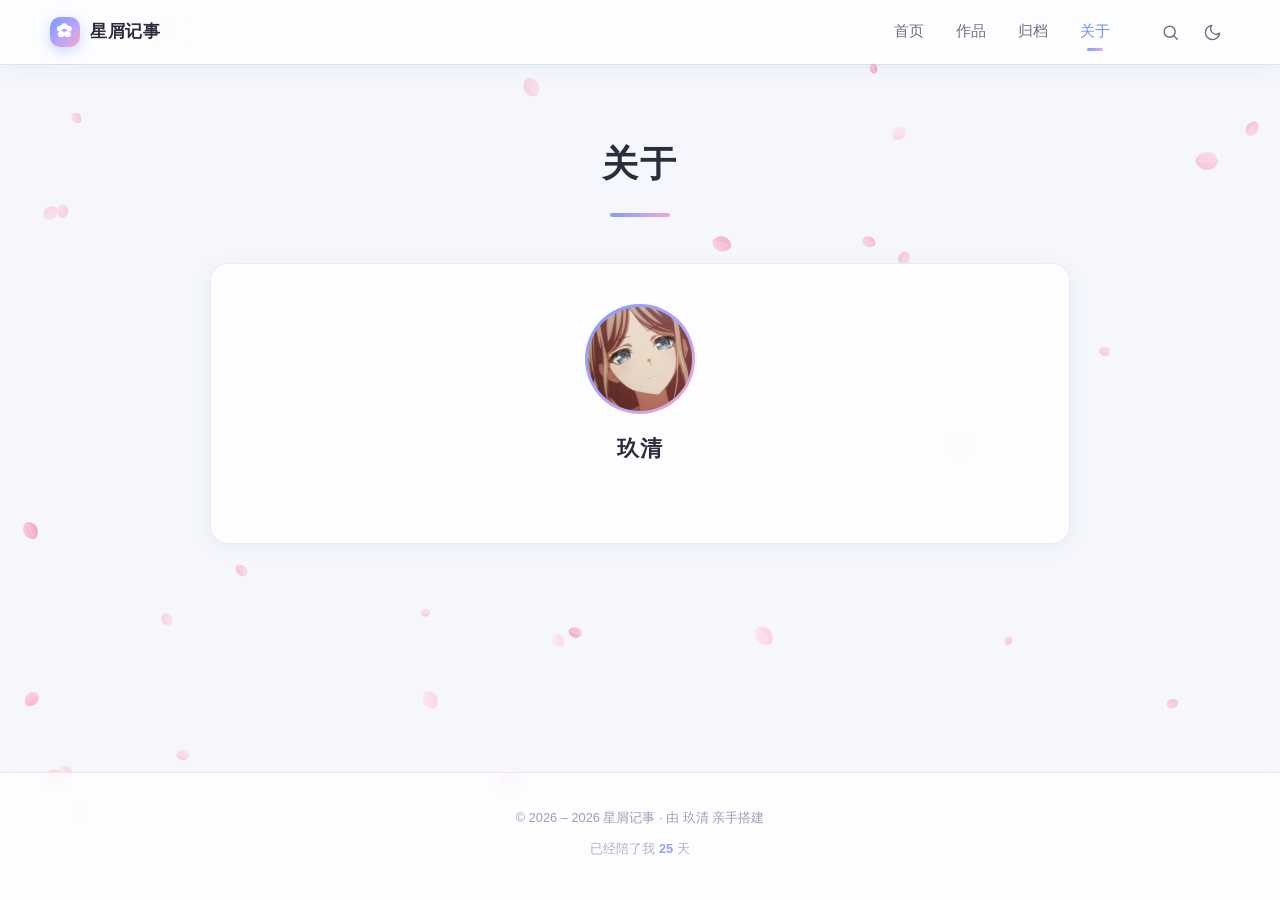
==== commit 715219e7: "删除看板娘；APK 链接改潮信服务器；去掉本地数据类表述" ====
--- a/about.html
+++ b/about.html
@@ -30,18 +30,7 @@
 
 <footer class="footer" id="footer"></footer>
 
-<div class="kanban" id="kanban">
-  <div class="bubble" id="bubble"></div>
-  <img src="assets/img/kanban.webp" alt="看板娘">
-</div>
-
 <div class="dock">
-  <button class="dock-btn" id="kanbanBtn" aria-label="看板娘">
-    <svg viewBox="0 0 24 24" fill="none" stroke="currentColor" stroke-width="1.6" stroke-linecap="round" stroke-linejoin="round">
-      <circle cx="12" cy="12" r="2.6"/>
-      <path d="M12 3.2c1.9 0 3.2 1.5 3.2 3.2 0 .8-.3 1.5-.8 2M12 20.8c-1.9 0-3.2-1.5-3.2-3.2 0-.8.3-1.5.8-2M3.2 12c0-1.9 1.5-3.2 3.2-3.2.8 0 1.5.3 2 .8M20.8 12c0 1.9-1.5 3.2-3.2 3.2-.8 0-1.5-.3-2-.8"/>
-    </svg>
-  </button>
   <button class="dock-btn" id="toTop" aria-label="回到顶部">
     <svg viewBox="0 0 24 24" fill="none" stroke="currentColor" stroke-width="1.8" stroke-linecap="round" stroke-linejoin="round"><path d="m6 14 6-6 6 6"/></svg>
   </button>
@@ -57,10 +46,5 @@
 <script src="assets/js/data.js"></script>
 <script src="assets/js/app.js"></script>
 <script src="assets/js/sakura.js"></script>
-<script>
-  document.getElementById('kanbanBtn').addEventListener('click', function () {
-    document.getElementById('kanban').classList.toggle('hide');
-  });
-</script>
 </body>
 </html>
